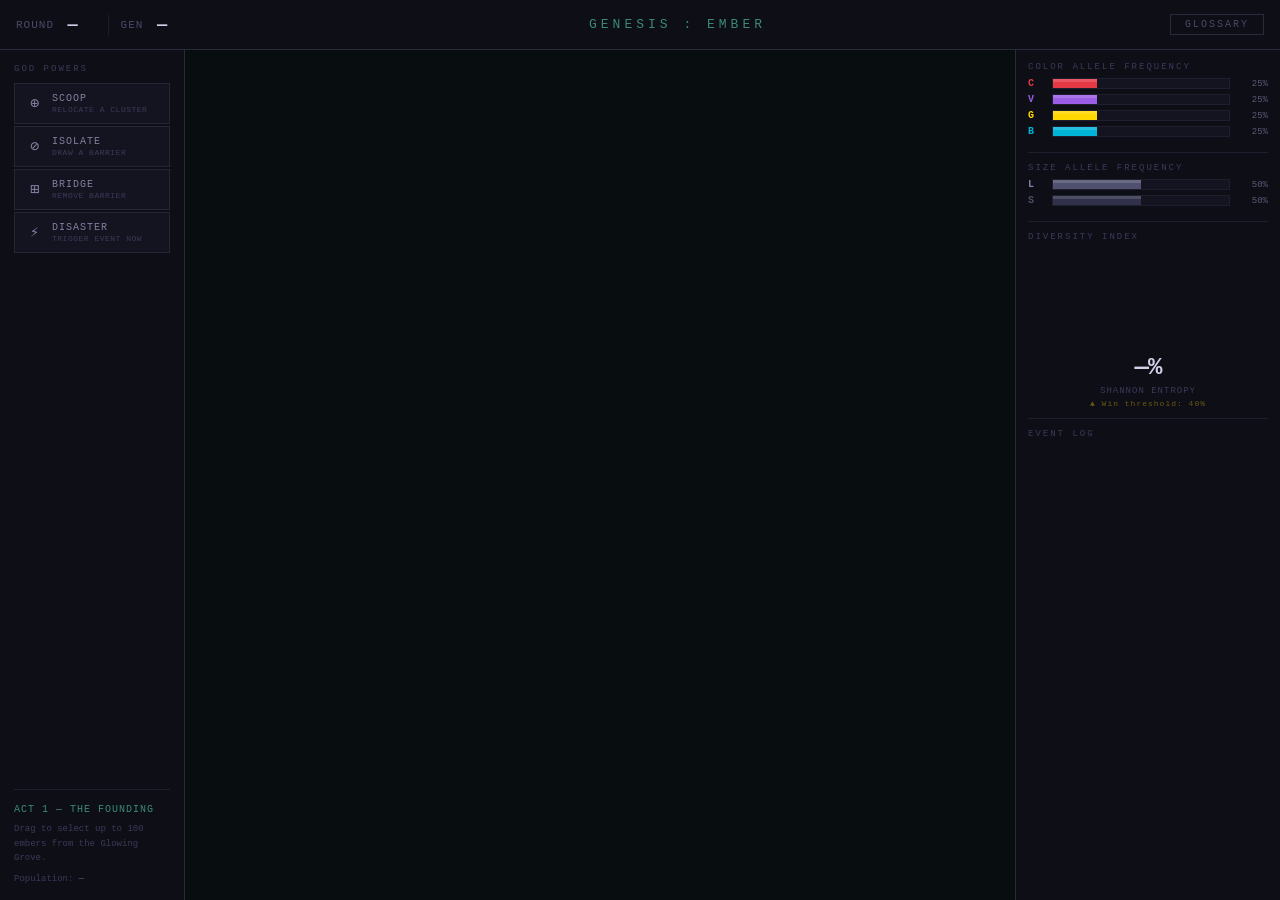
==== index.html @ 0f3c7b06 "initial commit, made Ember and Allele classes"" ====
<!DOCTYPE html>
<html lang="en">
<head>
<meta charset="UTF-8">
<meta name="viewport" content="width=device-width, initial-scale=1.0">
<title>GENESIS: EMBER</title>
<link rel="stylesheet" href="styles.css">
</head>
<body>

<div id="topbar">
  <div class="counter">ROUND&nbsp;<span id="r-disp">—</span></div>
  <div style="width:1px;height:20px;background:#1e1e2e"></div>
  <div class="counter">GEN&nbsp;<span id="g-disp">—</span></div>
  <div id="topbar-title">GENESIS : EMBER</div>
  <button id="glossary-btn" onclick="toggleGlossary()">Glossary</button>
</div>

<div id="main">
  <div id="left-panel">
    <div class="panel-label">God Powers</div>
    <div class="power-wrap">
      <button class="god-btn" id="btn-scoop" onclick="activatePower('scoop')"><span class="god-icon">⊕</span><div><div>Scoop</div><div class="god-desc">Relocate a cluster</div></div></button>
      <button class="god-btn" id="btn-isolate" onclick="activatePower('isolate')"><span class="god-icon">⊘</span><div><div>Isolate</div><div class="god-desc">Draw a barrier</div></div></button>
      <button class="god-btn" id="btn-bridge" onclick="activatePower('bridge')"><span class="god-icon">⊞</span><div><div>Bridge</div><div class="god-desc">Remove barrier</div></div></button>
      <button class="god-btn" id="btn-disaster" onclick="activatePower('disaster')"><span class="god-icon">⚡</span><div><div>Disaster</div><div class="god-desc">Trigger event now</div></div></button>
    </div>
    <div id="act-info">
      <div id="act-label">Act 1 — The Founding</div>
      <div id="act-desc">Drag to select up to 100 embers from the Glowing Grove.</div>
      <div id="pop-display">Population: <span id="pop-count">—</span></div>
    </div>
  </div>

  <div id="canvas-wrap">
    <canvas id="game-canvas"></canvas>
    <canvas id="barrier-canvas"></canvas>
    <div id="selection-info">Selected: <span id="sel-count">0</span> / 100</div>
    <button id="confirm-btn" onclick="confirmFounders()">Confirm Founding Population</button>
    <div id="round-event-banner"></div>
  </div>

  <div id="right-panel">
    <div>
      <div class="section-title">Color Allele Frequency</div>
      <div class="bar-row"><div class="bar-key" style="color:#e63946">C</div><div class="bar-bg"><div class="bar-fill" id="bar-C" style="background:#e63946;width:25%"></div></div><div class="bar-pct" id="pct-C">25%</div></div>
      <div class="bar-row"><div class="bar-key" style="color:#9b5de5">V</div><div class="bar-bg"><div class="bar-fill" id="bar-V" style="background:#9b5de5;width:25%"></div></div><div class="bar-pct" id="pct-V">25%</div></div>
      <div class="bar-row"><div class="bar-key" style="color:#ffd700">G</div><div class="bar-bg"><div class="bar-fill" id="bar-G" style="background:#ffd700;width:25%"></div></div><div class="bar-pct" id="pct-G">25%</div></div>
      <div class="bar-row"><div class="bar-key" style="color:#00b4d8">B</div><div class="bar-bg"><div class="bar-fill" id="bar-B" style="background:#00b4d8;width:25%"></div></div><div class="bar-pct" id="pct-B">25%</div></div>
    </div>
    <hr class="div">
    <div>
      <div class="section-title">Size Allele Frequency</div>
      <div class="bar-row"><div class="bar-key" style="color:#8080a8">L</div><div class="bar-bg"><div class="bar-fill" id="bar-L" style="background:#505070;width:50%"></div></div><div class="bar-pct" id="pct-L">50%</div></div>
      <div class="bar-row"><div class="bar-key" style="color:#505068">S</div><div class="bar-bg"><div class="bar-fill" id="bar-S" style="background:#303048;width:50%"></div></div><div class="bar-pct" id="pct-S">50%</div></div>
    </div>
    <hr class="div">
    <div id="diversity-wrap">
      <div class="section-title" style="align-self:flex-start">Diversity Index</div>
      <canvas id="div-canvas" width="96" height="96"></canvas>
      <div id="div-value">—%</div>
      <div id="div-sub">Shannon Entropy</div>
      <div id="win-threshold">▲ Win threshold: 40%</div>
    </div>
    <hr class="div">
    <div id="log-wrap">
      <div class="section-title">Event Log</div>
      <div id="event-log"></div>
    </div>
  </div>
</div>

<!-- Popup -->
<div id="popup-overlay">
  <div id="popup-box">
    <div id="popup-title"></div>
    <div id="popup-body"></div>
    <button id="popup-ok" onclick="closePopup()">Understood</button>
  </div>
</div>

<!-- End Screen -->
<div id="end-screen">
  <div id="end-title">Genesis : Ember</div>
  <div id="end-sub"></div>
  <div class="end-charts">
    <div class="end-col"><div class="end-col-title">Founding Population</div><div id="end-founder"></div></div>
    <div class="end-col"><div class="end-col-title">Final Population</div><div id="end-final"></div></div>
  </div>
  <div id="end-narrative"></div>
  <div id="end-science">
    <strong>On Neutral Evolution &amp; Mendel's Limits</strong><br><br>
    Most allele frequency shifts you witnessed were not driven by selection — no allele is universally better than another.
    Blue embers tend to dominate by Act 3 not because they are superior, but because random chance amplifies small starting differences in small populations.
    This is <em>genetic drift</em>: neutral evolution through randomness alone.<br><br>
    Gregor Mendel's laws describe how traits are inherited, but say nothing about which traits <em>should</em> be inherited.
    Eugenics misread genetics as a guide for "improving" humanity — but diversity is the engine of resilience.
    Every allele you tried to eliminate may have carried hidden value in an environment you hadn't imagined yet.
  </div>
  <button id="end-restart" onclick="restartGame()">Restart Experiment</button>
</div>

<!-- Glossary -->
<div id="glossary-panel">
  <div class="panel-label" style="margin-bottom:12px">Glossary</div>
  <div class="g-term" id="gl-allele">Allele</div>
  <div class="g-def">One variant of a gene. Each ember carries two — one from each parent.</div>
  <div class="g-term" id="gl-founder">Founder Effect</div>
  <div class="g-def">When a small group starts a new population, their random alleles shape all future diversity — not because they were better, but because chance selected them.</div>
  <div class="g-term" id="gl-drift">Genetic Drift</div>
  <div class="g-def">Random changes in allele frequency, strongest in small populations. Not selection — pure chance compounding over time.</div>
  <div class="g-term" id="gl-fixation">Fixation</div>
  <div class="g-def">When one allele reaches 100% frequency. All diversity for that trait is permanently lost.</div>
  <div class="g-term" id="gl-bottleneck">Bottleneck</div>
  <div class="g-def">A sharp population reduction that randomly wipes alleles regardless of usefulness. Survivors reflect luck, not fitness.</div>
  <div class="g-term" id="gl-recessive">Recessive Allele</div>
  <div class="g-def">Hidden behind a dominant allele, but can reappear in offspring if both parents carry it. Cannot be "selected out" without eliminating all carriers.</div>
  <div class="g-term" id="gl-mutation">Mutation</div>
  <div class="g-def">A new allele not present in either parent, arising from a copy error. The ultimate source of all new genetic variation.</div>
  <div class="g-term" id="gl-geneflow">Gene Flow</div>
  <div class="g-def">Movement of alleles between groups via migration and interbreeding. Isolation blocks it; barriers reduce it.</div>
  <div class="g-term" id="gl-neutral">Neutral Evolution</div>
  <div class="g-def">Evolution driven by drift, not selection. Most genetic change across a population is neutral — neither helpful nor harmful.</div>
</div>

<script src="game.js"></script>
</body>
</html>
---- styles.css ----
*{box-sizing:border-box;margin:0;padding:0}
body{background:#1a1a1f;color:#c8c8d8;font-family:'Courier New',Courier,monospace;height:100vh;display:flex;flex-direction:column;overflow:hidden;user-select:none}
#topbar{height:50px;background:#0e0e16;border-bottom:1px solid #2a2a3a;display:flex;align-items:center;padding:0 16px;gap:12px;flex-shrink:0;z-index:20}
.counter{display:flex;align-items:center;gap:6px;font-size:11px;color:#4a4a6a;letter-spacing:1px}
.counter span{font-size:17px;font-weight:bold;color:#d0d0e8;letter-spacing:0;min-width:28px}
#topbar-title{flex:1;text-align:center;font-size:13px;letter-spacing:4px;color:#3a8a7a;text-transform:uppercase}
#glossary-btn{background:transparent;border:1px solid #2a2a3a;color:#4a4a6a;padding:4px 14px;cursor:pointer;font-family:inherit;font-size:10px;letter-spacing:2px;transition:all .2s;text-transform:uppercase}
#glossary-btn:hover{border-color:#ffd700;color:#ffd700}
#main{flex:1;display:flex;overflow:hidden}

/* LEFT PANEL */
#left-panel{width:185px;background:#0e0e16;border-right:1px solid #2a2a3a;padding:14px;display:flex;flex-direction:column;gap:7px;flex-shrink:0}
.panel-label{font-size:9px;letter-spacing:2px;color:#3a3a5a;text-transform:uppercase;margin-bottom:2px}
.god-btn{background:#141420;border:1px solid #252535;color:#8080a0;padding:9px 11px;cursor:pointer;font-family:inherit;font-size:10px;text-align:left;display:flex;align-items:center;gap:8px;transition:all .2s;letter-spacing:1px;text-transform:uppercase;width:100%}
.god-btn:hover:not(.used){border-color:#3a8a7a;color:#d0d0e8}
.god-btn.active{border-color:#3a8a7a;background:#0a2225;color:#7fffd4;box-shadow:0 0 8px rgba(58,138,122,.3)}
.god-btn.used{opacity:.35;cursor:not-allowed}
.god-icon{font-size:15px;width:18px;text-align:center;flex-shrink:0}
.god-desc{font-size:8px;color:#3a3a5a;letter-spacing:.5px;margin-top:1px}
.power-wrap{display:flex;flex-direction:column;gap:2px}
.power-label{font-size:8px;color:#3a3a5a;letter-spacing:.5px}
#act-info{margin-top:auto;padding-top:12px;border-top:1px solid #1e1e2e;font-size:9px;color:#3a3a5a;line-height:1.6}
#act-label{color:#3a8a7a;font-size:10px;letter-spacing:1px;margin-bottom:4px;text-transform:uppercase}
#pop-display{font-size:9px;color:#3a3a5a;margin-top:6px}
#pop-count{color:#5a5a8a}

/* CANVAS */
#canvas-wrap{flex:1;position:relative;overflow:hidden;background:#080d10}
#game-canvas,#barrier-canvas{position:absolute;inset:0;width:100%;height:100%}
#barrier-canvas{pointer-events:none;z-index:2}
#game-canvas{z-index:1;cursor:default}
#selection-info{display:none;position:absolute;top:12px;left:50%;transform:translateX(-50%);background:rgba(8,13,16,.9);border:1px solid #2a2a3a;padding:6px 18px;font-size:10px;color:#5a5a7a;z-index:5;letter-spacing:1px;white-space:nowrap}
#sel-count{color:#7fffd4;font-weight:bold}
#confirm-btn{display:none;position:absolute;bottom:24px;left:50%;transform:translateX(-50%);background:#0a2225;border:1px solid #3a8a7a;color:#7fffd4;padding:10px 36px;cursor:pointer;font-family:inherit;font-size:12px;letter-spacing:3px;z-index:5;text-transform:uppercase;transition:all .2s}
#confirm-btn:hover{background:#153530;box-shadow:0 0 12px rgba(58,138,122,.4)}
#round-event-banner{display:none;position:absolute;top:50px;left:50%;transform:translateX(-50%);background:rgba(8,13,16,.95);border:1px solid #4a4a6a;padding:8px 24px;font-size:11px;color:#ffd700;z-index:6;letter-spacing:2px;text-align:center;text-transform:uppercase}

/* RIGHT PANEL */
#right-panel{width:265px;background:#0e0e16;border-left:1px solid #2a2a3a;padding:12px;display:flex;flex-direction:column;gap:10px;overflow-y:auto;flex-shrink:0}
.section-title{font-size:9px;letter-spacing:2px;color:#3a3a5a;text-transform:uppercase;margin-bottom:6px}
.bar-row{display:flex;align-items:center;gap:6px;margin-bottom:5px}
.bar-key{width:18px;font-size:10px;font-weight:bold}
.bar-bg{flex:1;height:11px;background:#141420;border:1px solid #1e1e2e;position:relative;overflow:hidden}
.bar-fill{height:100%;transition:width .5s ease;position:relative}
.bar-fill::after{content:'';position:absolute;top:0;left:0;right:0;height:3px;background:rgba(255,255,255,.15)}
.bar-pct{width:32px;font-size:9px;color:#5a5a7a;text-align:right}
hr.div{border:none;border-top:1px solid #1e1e2e}
#diversity-wrap{display:flex;flex-direction:column;align-items:center;gap:5px}
#div-canvas{width:96px;height:96px}
#div-value{font-size:24px;font-weight:bold;color:#d0d0e8;letter-spacing:-1px}
#div-sub{font-size:9px;color:#3a3a5a;letter-spacing:1px;text-transform:uppercase}
#win-threshold{font-size:8px;color:#ffd70060;letter-spacing:1px;margin-top:-2px}
#log-wrap{flex:1;display:flex;flex-direction:column;min-height:0}
#event-log{flex:1;overflow-y:auto;font-size:9px;line-height:1.7;color:#4a4a6a;max-height:200px}
.log-line{padding:1px 0}
.log-gen{color:#1e4040;margin-right:4px}
.log-term{color:#ffd700}

/* POPUP */
#popup-overlay{display:none;position:fixed;inset:0;background:rgba(0,0,0,.75);z-index:100;align-items:center;justify-content:center}
#popup-overlay.on{display:flex}
#popup-box{background:#0e0e16;border:1px solid #3a8a7a;max-width:500px;width:92%;padding:30px;box-shadow:0 0 40px rgba(58,138,122,.2)}
#popup-title{font-size:14px;color:#3a8a7a;margin-bottom:14px;letter-spacing:3px;text-transform:uppercase}
#popup-body{font-size:11px;line-height:1.8;color:#9090b0;margin-bottom:22px}
#popup-body strong{color:#d0d0e8}
#popup-ok{background:transparent;border:1px solid #3a8a7a;color:#3a8a7a;padding:8px 28px;cursor:pointer;font-family:inherit;font-size:11px;letter-spacing:2px;transition:all .2s;text-transform:uppercase}
#popup-ok:hover{background:#0a2225}

/* END SCREEN */
#end-screen{display:none;position:fixed;inset:0;background:#080d10;z-index:200;overflow-y:auto;padding:40px 20px}
#end-screen.on{display:block}
#end-title{font-size:26px;text-align:center;letter-spacing:5px;color:#3a8a7a;margin-bottom:6px;text-transform:uppercase}
#end-sub{text-align:center;font-size:12px;letter-spacing:2px;margin-bottom:30px}
.end-charts{display:flex;gap:30px;justify-content:center;margin-bottom:28px;flex-wrap:wrap}
.end-col{flex:1;max-width:280px;min-width:200px}
.end-col-title{font-size:10px;letter-spacing:2px;color:#3a8a7a;text-transform:uppercase;text-align:center;margin-bottom:12px;padding-bottom:6px;border-bottom:1px solid #1e1e2e}
#end-narrative{max-width:640px;margin:0 auto 22px;font-size:11px;line-height:1.9;color:#9090b0;border:1px solid #1e1e2e;padding:20px}
#end-science{max-width:640px;margin:0 auto 28px;font-size:10px;line-height:1.9;color:#4a4a6a;border-left:2px solid #3a8a7a;padding-left:16px}
#end-science strong{color:#3a8a7a}
#end-restart{display:block;margin:0 auto;background:transparent;border:1px solid #3a8a7a;color:#3a8a7a;padding:10px 36px;cursor:pointer;font-family:inherit;font-size:12px;letter-spacing:3px;text-transform:uppercase;transition:all .2s}
#end-restart:hover{background:#0a2225}

/* GLOSSARY */
#glossary-panel{display:none;position:fixed;right:0;top:50px;bottom:0;width:230px;background:#09090f;border-left:1px solid #2a2a3a;padding:14px;z-index:50;overflow-y:auto}
#glossary-panel.on{display:block}
.g-term{font-size:10px;color:#3a8a7a;margin-bottom:2px;transition:color .4s;letter-spacing:.5px}
.g-term.lit{color:#ffd700;text-shadow:0 0 6px rgba(255,215,0,.4)}
.g-def{font-size:9px;color:#3a3a5a;margin-bottom:10px;line-height:1.6}

/* ACT 3 overlay flash */
@keyframes flash-red{0%,100%{background:transparent}50%{background:rgba(230,57,70,.06)}}
.bottleneck-flash{animation:flash-red 1s ease 3}

::-webkit-scrollbar{width:3px}
::-webkit-scrollbar-track{background:#0e0e16}
::-webkit-scrollbar-thumb{background:#2a2a3a}
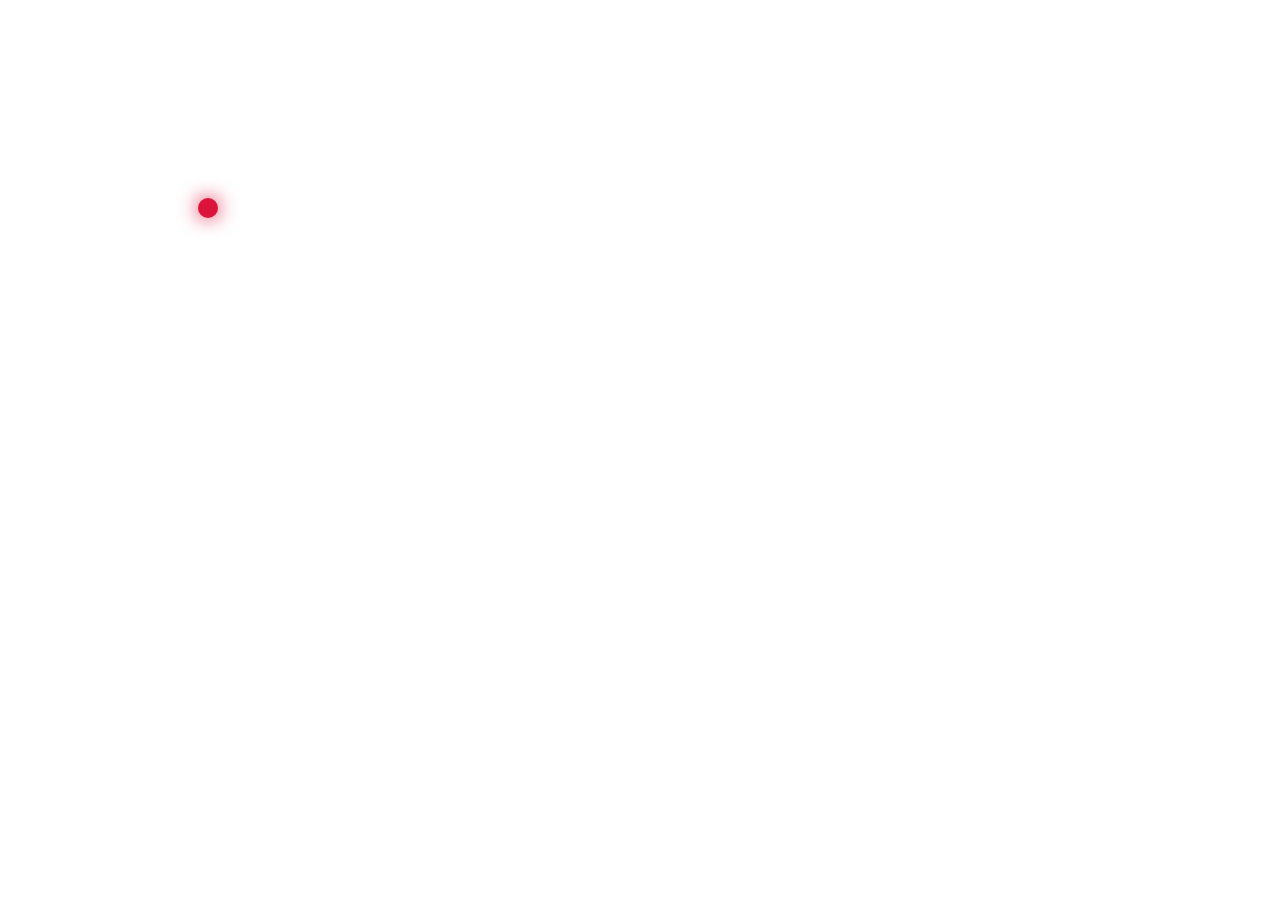
==== commit 8494e7b4: ""added: canvas, index.html and first Ember test with some hard-coded values!"" ====
--- a/index.html
+++ b/index.html
@@ -1,128 +1,13 @@
 <!DOCTYPE html>
 <html lang="en">
 <head>
-<meta charset="UTF-8">
-<meta name="viewport" content="width=device-width, initial-scale=1.0">
-<title>GENESIS: EMBER</title>
-<link rel="stylesheet" href="styles.css">
+  <meta charset="UTF-8">
+  <meta name="viewport" content="width=device-width, initial-scale=1.0">
+  <title>Genesis Game</title>
+  <script type="module" src="game.mjs"></script>
 </head>
 <body>
-
-<div id="topbar">
-  <div class="counter">ROUND&nbsp;<span id="r-disp">—</span></div>
-  <div style="width:1px;height:20px;background:#1e1e2e"></div>
-  <div class="counter">GEN&nbsp;<span id="g-disp">—</span></div>
-  <div id="topbar-title">GENESIS : EMBER</div>
-  <button id="glossary-btn" onclick="toggleGlossary()">Glossary</button>
-</div>
-
-<div id="main">
-  <div id="left-panel">
-    <div class="panel-label">God Powers</div>
-    <div class="power-wrap">
-      <button class="god-btn" id="btn-scoop" onclick="activatePower('scoop')"><span class="god-icon">⊕</span><div><div>Scoop</div><div class="god-desc">Relocate a cluster</div></div></button>
-      <button class="god-btn" id="btn-isolate" onclick="activatePower('isolate')"><span class="god-icon">⊘</span><div><div>Isolate</div><div class="god-desc">Draw a barrier</div></div></button>
-      <button class="god-btn" id="btn-bridge" onclick="activatePower('bridge')"><span class="god-icon">⊞</span><div><div>Bridge</div><div class="god-desc">Remove barrier</div></div></button>
-      <button class="god-btn" id="btn-disaster" onclick="activatePower('disaster')"><span class="god-icon">⚡</span><div><div>Disaster</div><div class="god-desc">Trigger event now</div></div></button>
-    </div>
-    <div id="act-info">
-      <div id="act-label">Act 1 — The Founding</div>
-      <div id="act-desc">Drag to select up to 100 embers from the Glowing Grove.</div>
-      <div id="pop-display">Population: <span id="pop-count">—</span></div>
-    </div>
-  </div>
-
-  <div id="canvas-wrap">
-    <canvas id="game-canvas"></canvas>
-    <canvas id="barrier-canvas"></canvas>
-    <div id="selection-info">Selected: <span id="sel-count">0</span> / 100</div>
-    <button id="confirm-btn" onclick="confirmFounders()">Confirm Founding Population</button>
-    <div id="round-event-banner"></div>
-  </div>
-
-  <div id="right-panel">
-    <div>
-      <div class="section-title">Color Allele Frequency</div>
-      <div class="bar-row"><div class="bar-key" style="color:#e63946">C</div><div class="bar-bg"><div class="bar-fill" id="bar-C" style="background:#e63946;width:25%"></div></div><div class="bar-pct" id="pct-C">25%</div></div>
-      <div class="bar-row"><div class="bar-key" style="color:#9b5de5">V</div><div class="bar-bg"><div class="bar-fill" id="bar-V" style="background:#9b5de5;width:25%"></div></div><div class="bar-pct" id="pct-V">25%</div></div>
-      <div class="bar-row"><div class="bar-key" style="color:#ffd700">G</div><div class="bar-bg"><div class="bar-fill" id="bar-G" style="background:#ffd700;width:25%"></div></div><div class="bar-pct" id="pct-G">25%</div></div>
-      <div class="bar-row"><div class="bar-key" style="color:#00b4d8">B</div><div class="bar-bg"><div class="bar-fill" id="bar-B" style="background:#00b4d8;width:25%"></div></div><div class="bar-pct" id="pct-B">25%</div></div>
-    </div>
-    <hr class="div">
-    <div>
-      <div class="section-title">Size Allele Frequency</div>
-      <div class="bar-row"><div class="bar-key" style="color:#8080a8">L</div><div class="bar-bg"><div class="bar-fill" id="bar-L" style="background:#505070;width:50%"></div></div><div class="bar-pct" id="pct-L">50%</div></div>
-      <div class="bar-row"><div class="bar-key" style="color:#505068">S</div><div class="bar-bg"><div class="bar-fill" id="bar-S" style="background:#303048;width:50%"></div></div><div class="bar-pct" id="pct-S">50%</div></div>
-    </div>
-    <hr class="div">
-    <div id="diversity-wrap">
-      <div class="section-title" style="align-self:flex-start">Diversity Index</div>
-      <canvas id="div-canvas" width="96" height="96"></canvas>
-      <div id="div-value">—%</div>
-      <div id="div-sub">Shannon Entropy</div>
-      <div id="win-threshold">▲ Win threshold: 40%</div>
-    </div>
-    <hr class="div">
-    <div id="log-wrap">
-      <div class="section-title">Event Log</div>
-      <div id="event-log"></div>
-    </div>
-  </div>
-</div>
-
-<!-- Popup -->
-<div id="popup-overlay">
-  <div id="popup-box">
-    <div id="popup-title"></div>
-    <div id="popup-body"></div>
-    <button id="popup-ok" onclick="closePopup()">Understood</button>
-  </div>
-</div>
-
-<!-- End Screen -->
-<div id="end-screen">
-  <div id="end-title">Genesis : Ember</div>
-  <div id="end-sub"></div>
-  <div class="end-charts">
-    <div class="end-col"><div class="end-col-title">Founding Population</div><div id="end-founder"></div></div>
-    <div class="end-col"><div class="end-col-title">Final Population</div><div id="end-final"></div></div>
-  </div>
-  <div id="end-narrative"></div>
-  <div id="end-science">
-    <strong>On Neutral Evolution &amp; Mendel's Limits</strong><br><br>
-    Most allele frequency shifts you witnessed were not driven by selection — no allele is universally better than another.
-    Blue embers tend to dominate by Act 3 not because they are superior, but because random chance amplifies small starting differences in small populations.
-    This is <em>genetic drift</em>: neutral evolution through randomness alone.<br><br>
-    Gregor Mendel's laws describe how traits are inherited, but say nothing about which traits <em>should</em> be inherited.
-    Eugenics misread genetics as a guide for "improving" humanity — but diversity is the engine of resilience.
-    Every allele you tried to eliminate may have carried hidden value in an environment you hadn't imagined yet.
-  </div>
-  <button id="end-restart" onclick="restartGame()">Restart Experiment</button>
-</div>
-
-<!-- Glossary -->
-<div id="glossary-panel">
-  <div class="panel-label" style="margin-bottom:12px">Glossary</div>
-  <div class="g-term" id="gl-allele">Allele</div>
-  <div class="g-def">One variant of a gene. Each ember carries two — one from each parent.</div>
-  <div class="g-term" id="gl-founder">Founder Effect</div>
-  <div class="g-def">When a small group starts a new population, their random alleles shape all future diversity — not because they were better, but because chance selected them.</div>
-  <div class="g-term" id="gl-drift">Genetic Drift</div>
-  <div class="g-def">Random changes in allele frequency, strongest in small populations. Not selection — pure chance compounding over time.</div>
-  <div class="g-term" id="gl-fixation">Fixation</div>
-  <div class="g-def">When one allele reaches 100% frequency. All diversity for that trait is permanently lost.</div>
-  <div class="g-term" id="gl-bottleneck">Bottleneck</div>
-  <div class="g-def">A sharp population reduction that randomly wipes alleles regardless of usefulness. Survivors reflect luck, not fitness.</div>
-  <div class="g-term" id="gl-recessive">Recessive Allele</div>
-  <div class="g-def">Hidden behind a dominant allele, but can reappear in offspring if both parents carry it. Cannot be "selected out" without eliminating all carriers.</div>
-  <div class="g-term" id="gl-mutation">Mutation</div>
-  <div class="g-def">A new allele not present in either parent, arising from a copy error. The ultimate source of all new genetic variation.</div>
-  <div class="g-term" id="gl-geneflow">Gene Flow</div>
-  <div class="g-def">Movement of alleles between groups via migration and interbreeding. Isolation blocks it; barriers reduce it.</div>
-  <div class="g-term" id="gl-neutral">Neutral Evolution</div>
-  <div class="g-def">Evolution driven by drift, not selection. Most genetic change across a population is neutral — neither helpful nor harmful.</div>
-</div>
-
-<script src="game.js"></script>
+  <canvas id="canvas">
+  </canvas>
 </body>
-</html>
+</html>
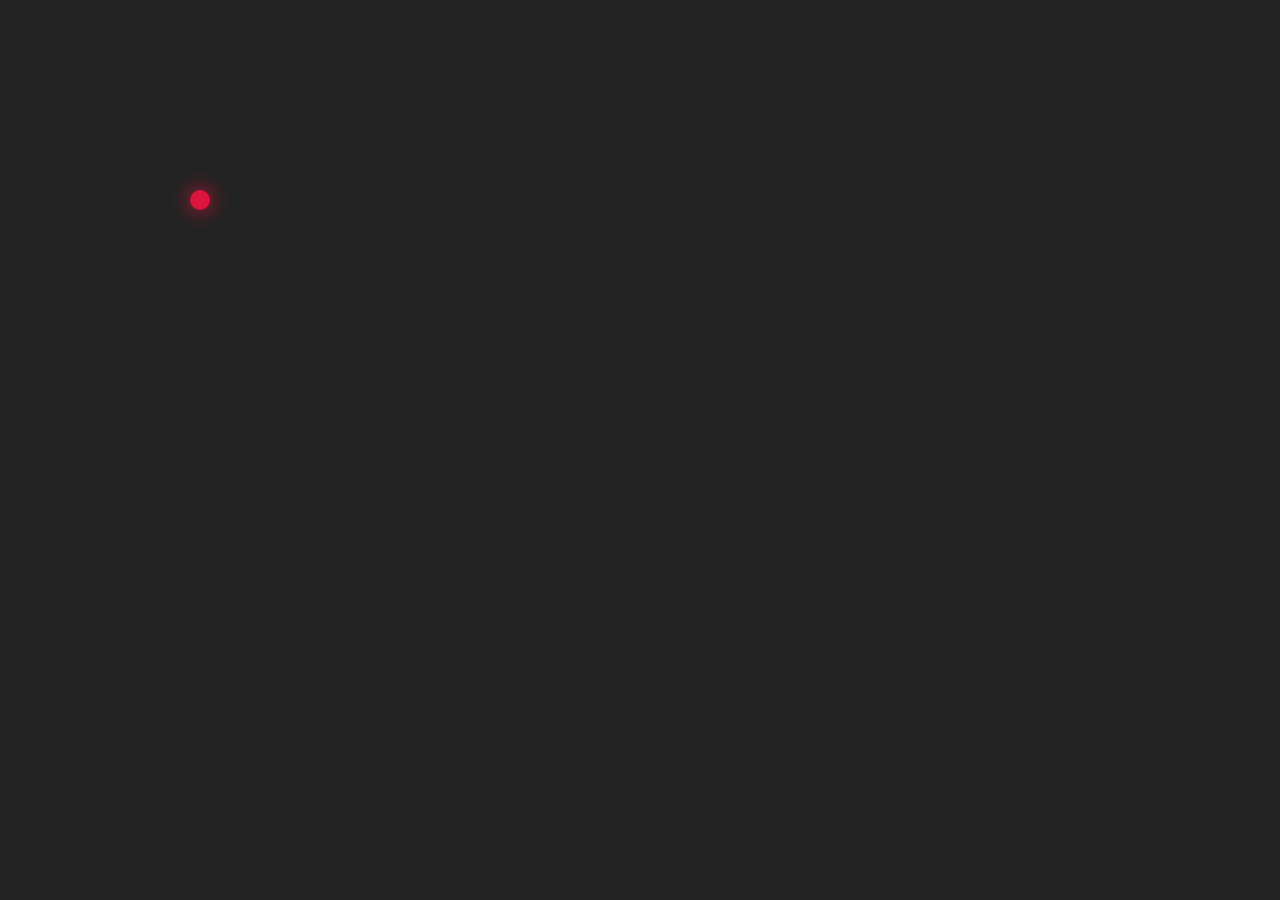
==== commit 8326dbaa: "Added: styles to the canvas!" ====
--- a/index.html
+++ b/index.html
@@ -4,6 +4,7 @@
   <meta charset="UTF-8">
   <meta name="viewport" content="width=device-width, initial-scale=1.0">
   <title>Genesis Game</title>
+  <link rel="stylesheet" href="styles.css">
   <script type="module" src="game.mjs"></script>
 </head>
 <body>
--- a/styles.css
+++ b/styles.css
@@ -0,0 +1,47 @@
+/* ===== Global variables (:root) ===== */
+:root {
+    --background-color: #323232;
+    --color-bg-outer: #232323;
+    --color-surface: #1e1e1e;
+    --color-text: #ffffff;
+    }
+
+/* ======================================================
+STANDARD RULES (Base Styles, Reset, Structure)
+======================================================= */
+
+/* ====== 1. Reset / Normalization ==================== */
+/* Normalize spacing and box model */
+*{
+    margin: 0;
+    padding: 0;
+    box-sizing: border-box;
+}
+
+/* ====== 2. Base HTML & Body Setup ==================== */
+/* Set full height, font, and default background */
+html,
+body {
+    height: 100%;
+    width: 100%;
+    background-color: var(--background-color);
+}
+
+/* ====== 3. Semantic Element Defaults ================== */
+/* Basic styling for standard HTML elements */
+header {
+    display: flex;
+    align-items: center;
+    justify-content: center;
+}
+
+footer {
+    display: flex;
+    align-items: center;
+    justify-content: center;
+}
+
+canvas {
+    display: block;
+    background-color: var(--color-bg-outer);
+}
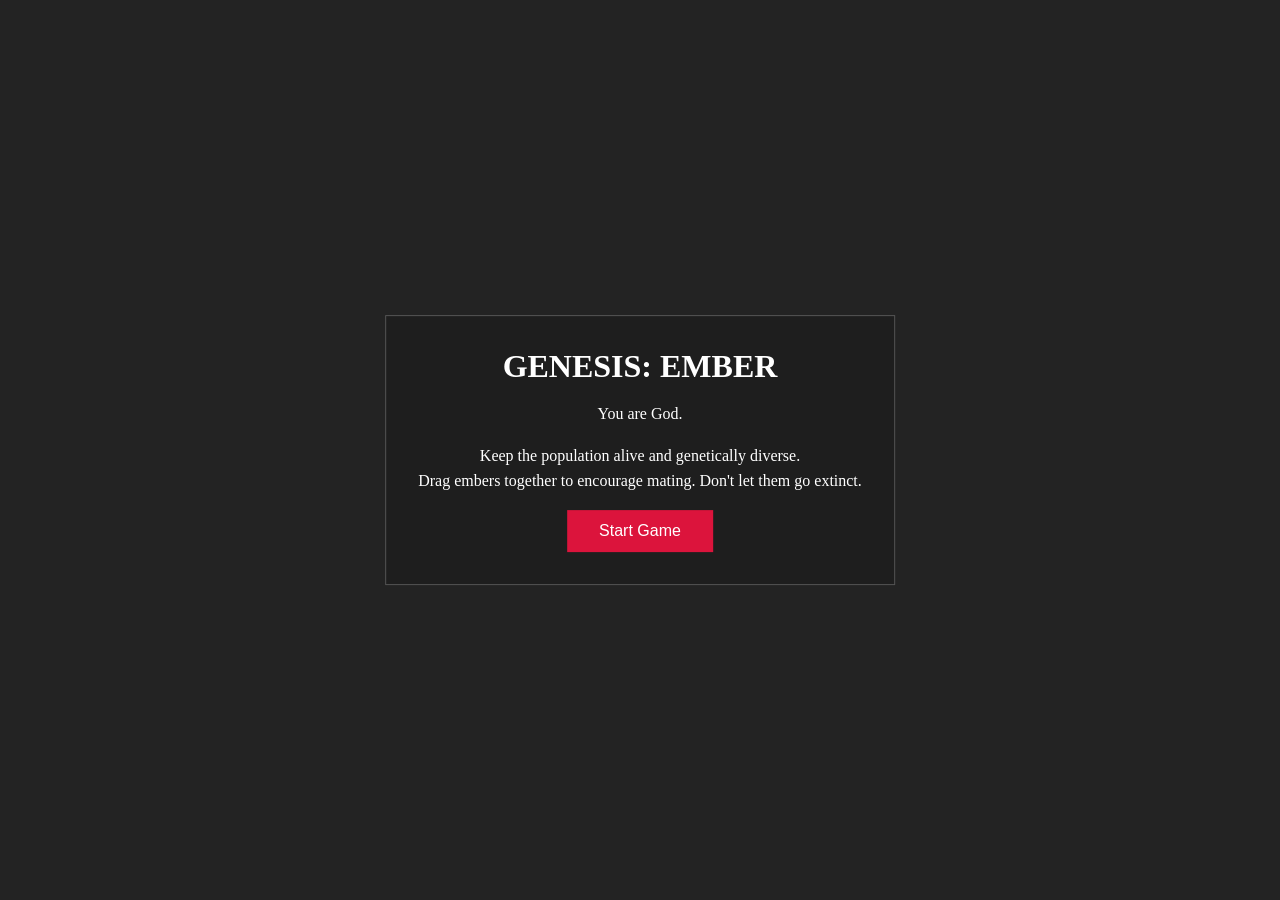
==== commit 7de4a69f: "Added start screen thingy and styled it + button and moved the requestanimationframe function inside" ====
--- a/index.html
+++ b/index.html
@@ -8,6 +8,14 @@
   <script type="module" src="game.mjs"></script>
 </head>
 <body>
+  <div id="start-screen">
+    <h1>GENESIS: EMBER</h1>
+    <p>You are God.</p>
+    <p>Keep the population alive and genetically diverse.<br>
+    Drag embers together to encourage mating.
+    Don't let them go extinct. </p>
+    <button id="start-button">Start Game</button>
+  </div>
   <canvas id="canvas">
   </canvas>
 </body>
--- a/styles.css
+++ b/styles.css
@@ -44,4 +44,38 @@
 canvas {
     display: block;
     background-color: var(--color-bg-outer);
+    cursor: pointer;
 }
+
+/* start-screen styling */
+#start-screen {
+    position: fixed;
+    top: 50%;
+    left: 50%;
+    transform: translate(-50%, -50%);
+    background-color: var(--color-surface);
+    color: var(--color-text);
+    padding: 2rem;
+    text-align: center;
+    border: 1px solid #555;
+    z-index: 10;
+}
+
+#start-screen h1 {
+    margin-bottom: 1rem;
+}
+
+
+#start-screen p {
+    margin-bottom: 1rem;
+    line-height: 1.6;
+}
+
+#start-button {
+    padding: 0.75rem 2rem;
+    background-color: crimson;
+    color: white;
+    border: none;
+    cursor: pointer;
+    font-size: 1rem;
+}
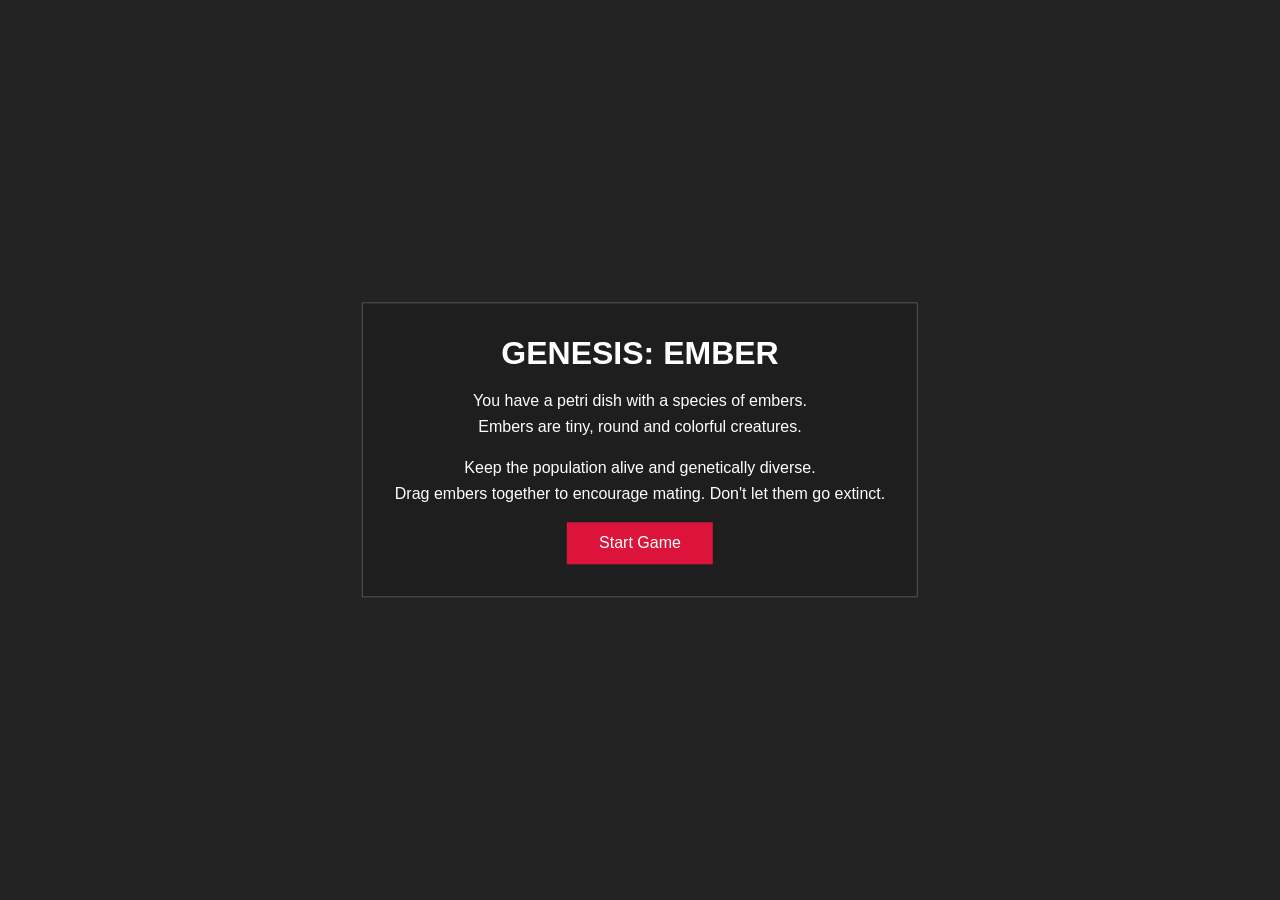
==== commit 4400e2e8: "Added pulsating glow to the epistasis ember. Also fixed the gameloop-fuckery that happened after epi" ====
--- a/index.html
+++ b/index.html
@@ -10,7 +10,8 @@
 <body>
   <div id="start-screen">
     <h1>GENESIS: EMBER</h1>
-    <p>You are God.</p>
+    <p>You have a petri dish with a species of embers. <br>
+    Embers are tiny, round and colorful creatures.</p>
     <p>Keep the population alive and genetically diverse.<br>
     Drag embers together to encourage mating.
     Don't let them go extinct. </p>
--- a/styles.css
+++ b/styles.css
@@ -59,6 +59,7 @@
     text-align: center;
     border: 1px solid #555;
     z-index: 10;
+    font-family: sans-serif;
 }
 
 #start-screen h1 {
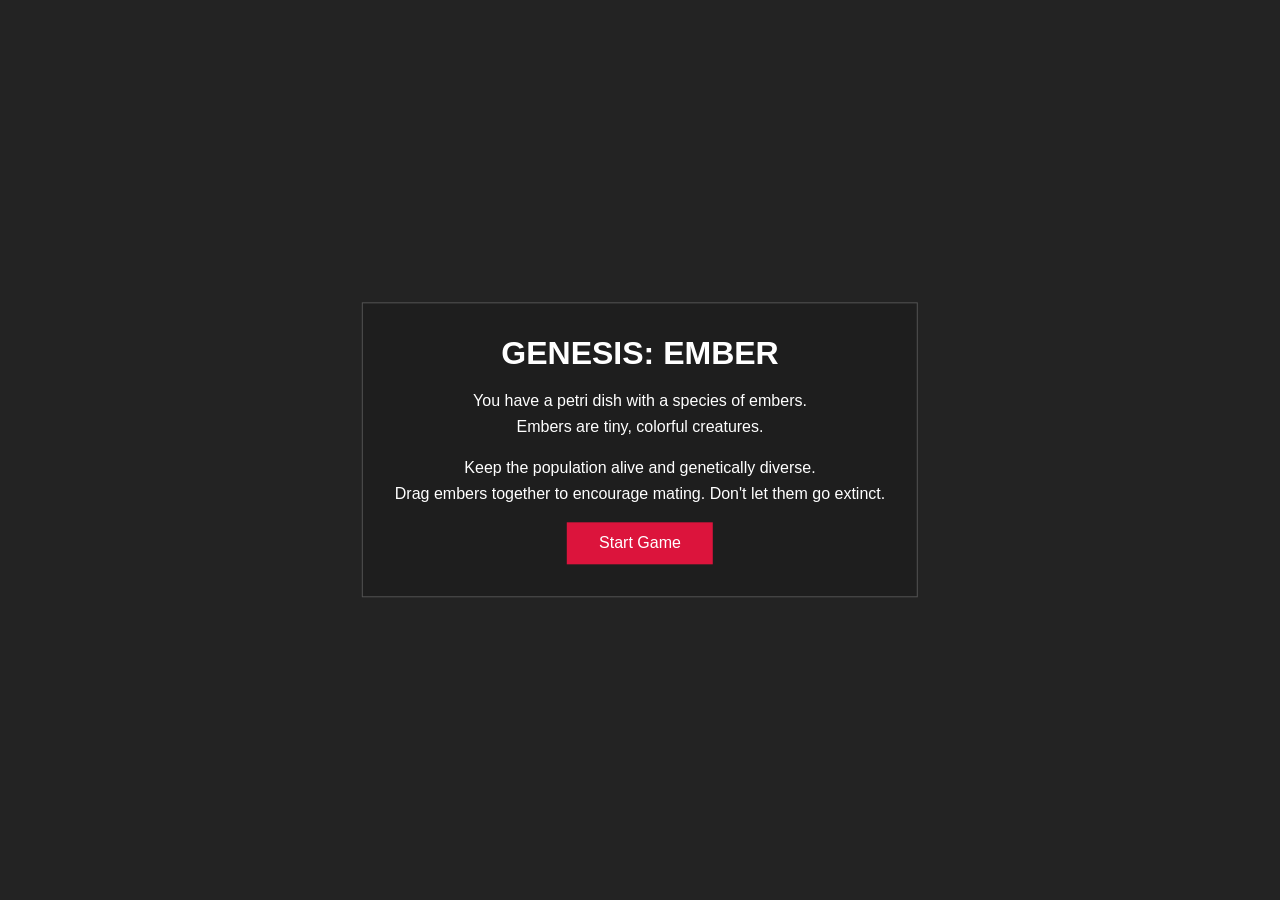
==== commit a5ff7da7: "refactored the timers to seconds from frames, made changes to gender visibility" ====
--- a/index.html
+++ b/index.html
@@ -11,7 +11,7 @@
   <div id="start-screen">
     <h1>GENESIS: EMBER</h1>
     <p>You have a petri dish with a species of embers. <br>
-    Embers are tiny, round and colorful creatures.</p>
+    Embers are tiny, colorful creatures.</p>
     <p>Keep the population alive and genetically diverse.<br>
     Drag embers together to encourage mating.
     Don't let them go extinct. </p>
--- a/styles.css
+++ b/styles.css
@@ -77,6 +77,6 @@
     background-color: crimson;
     color: white;
     border: none;
-    cursor: pointer;
+    cursor: grab;
     font-size: 1rem;
 }
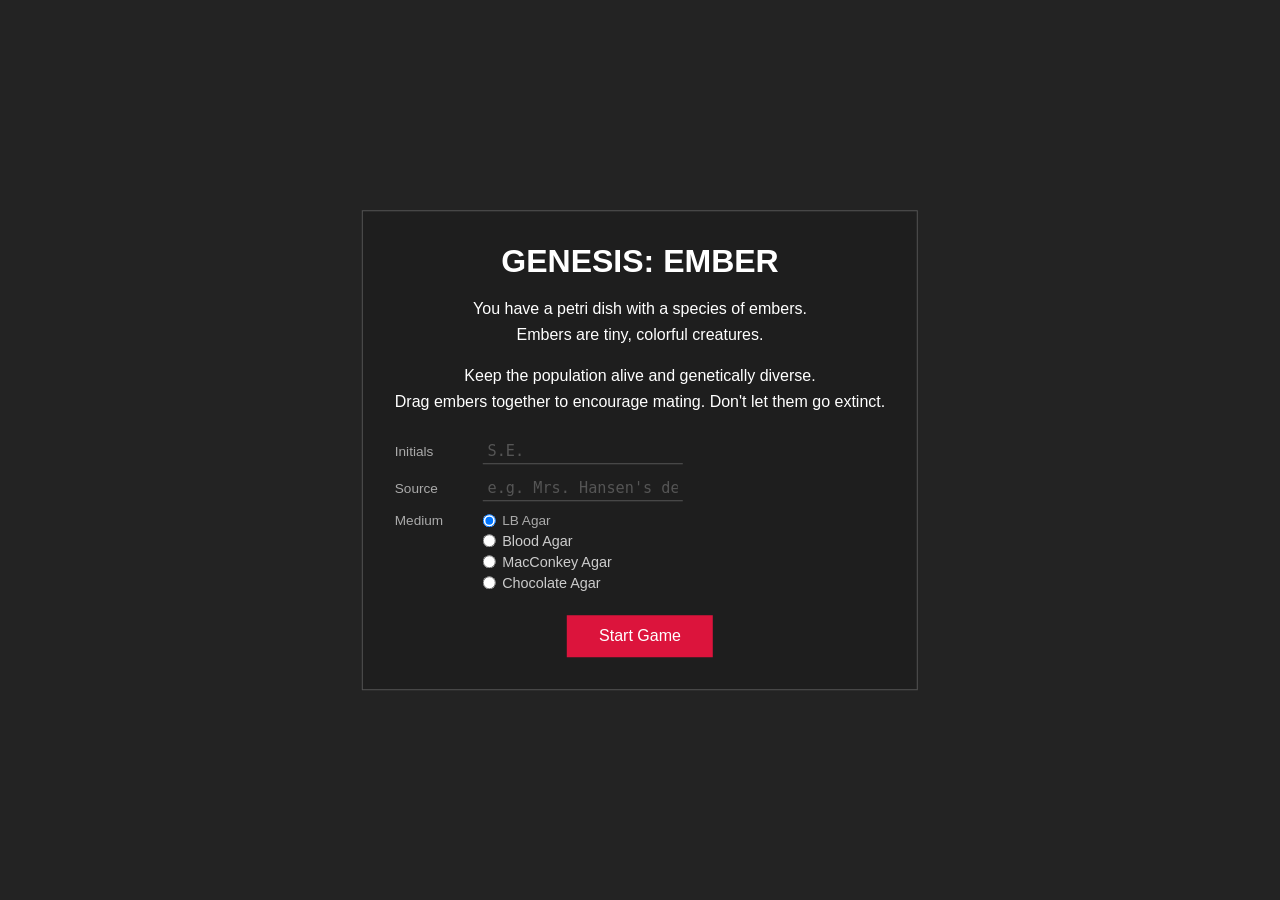
==== commit b53f2798: "Tried making a petri dish (round) board, play area gets too small. Threw idea, and went with label i" ====
--- a/index.html
+++ b/index.html
@@ -15,6 +15,25 @@
     <p>Keep the population alive and genetically diverse.<br>
     Drag embers together to encourage mating.
     Don't let them go extinct. </p>
+    <div class="lab-form">
+      <div class="lab-row">
+        <label for="initials">Initials</label>
+        <input type="text" id="initials" maxlength="4" placeholder="S.E.">
+      </div>
+      <div class="lab-row">
+        <label for="source">Source</label>
+        <input type="text" id="source" maxlength="40" placeholder="e.g. Mrs. Hansen's desk">
+      </div>
+      <div class="lab-row lab-row--medium">
+        <label>Medium</label>
+        <div class="medium-options">
+          <label><input type="radio" name="medium" value="LB Agar" checked> LB Agar</label>
+          <label><input type="radio" name="medium" value="Blood Agar"> Blood Agar</label>
+          <label><input type="radio" name="medium" value="MacConkey Agar"> MacConkey Agar</label>
+          <label><input type="radio" name="medium" value="Chocolate Agar"> Chocolate Agar</label>
+        </div>
+      </div>
+    </div>
     <button id="start-button">Start Game</button>
   </div>
   <canvas id="canvas">
--- a/styles.css
+++ b/styles.css
@@ -44,7 +44,6 @@
 canvas {
     display: block;
     background-color: var(--color-bg-outer);
-    cursor: pointer;
 }
 
 /* start-screen styling */
@@ -72,11 +71,73 @@
     line-height: 1.6;
 }
 
+* {
+    cursor: inherit;
+}
+
+input[type="text"] {
+    cursor: text;
+}
+
 #start-button {
     padding: 0.75rem 2rem;
     background-color: crimson;
     color: white;
     border: none;
-    cursor: grab;
     font-size: 1rem;
+}
+
+.lab-form {
+    margin: 1.5rem 0;
+    text-align: left;
+    display: flex;
+    flex-direction: column;
+    gap: 0.75rem;
+}
+
+.lab-row {
+    display: flex;
+    align-items: center;
+    gap: 1rem;
+}
+
+.lab-row--medium {
+    align-items: flex-start;
+}
+
+.lab-row label:first-child {
+    width: 4.5rem;
+    font-size: 0.85rem;
+    color: #aaa;
+    flex-shrink: 0;
+}
+
+.lab-row input[type="text"] {
+    background: transparent;
+    border: none;
+    border-bottom: 1px solid #555;
+    color: #fff;
+    font-size: 0.95rem;
+    padding: 0.2rem 0.3rem;
+    outline: none;
+    width: 200px;
+    font-family: monospace;
+}
+
+.lab-row input[type="text"]::placeholder {
+    color: #555;
+}
+
+.medium-options {
+    display: flex;
+    flex-direction: column;
+    gap: 0.3rem;
+    font-size: 0.9rem;
+}
+
+.medium-options label {
+    display: flex;
+    align-items: center;
+    gap: 0.4rem;
+    color: #ccc;
 }
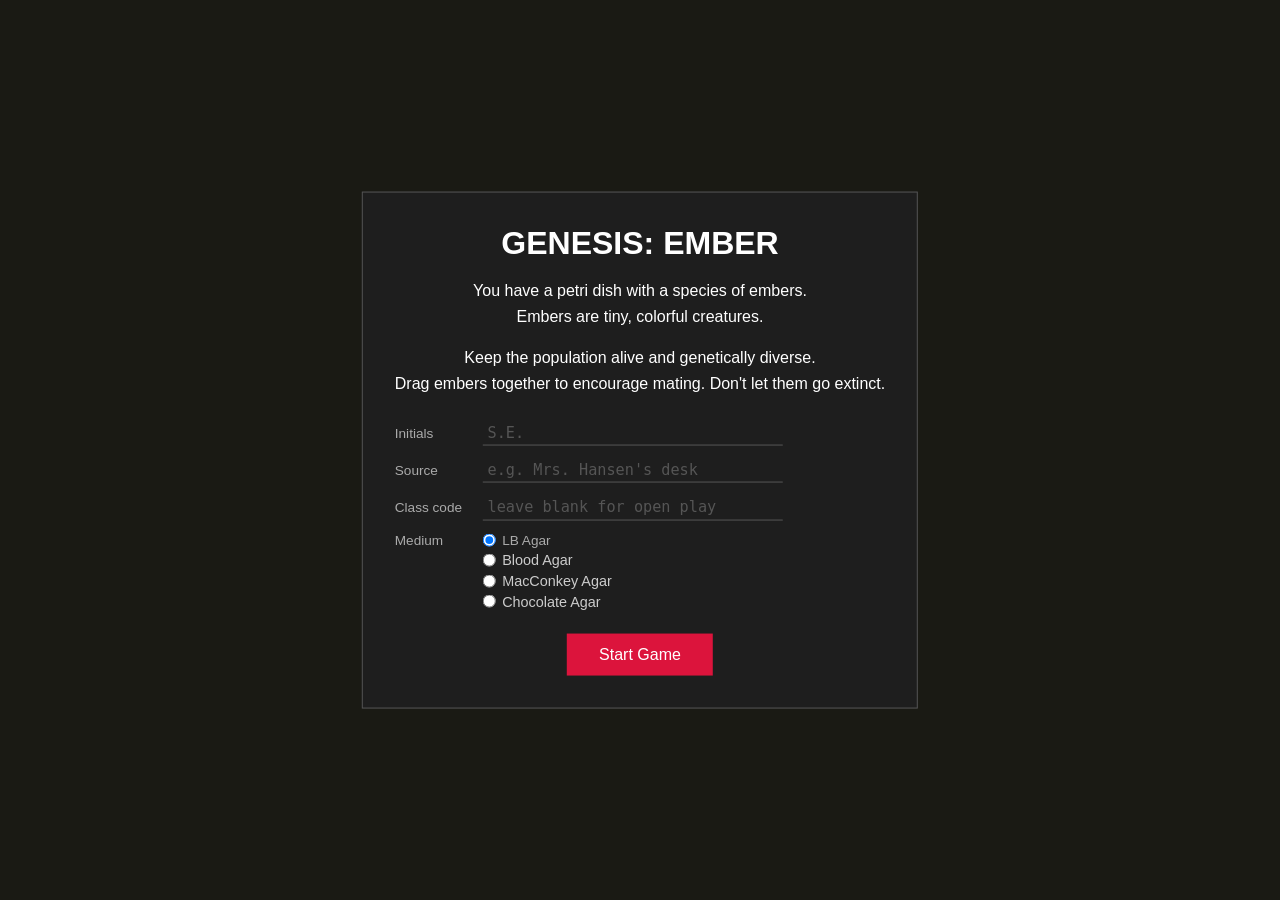
==== commit 22997c16: "Added the teacher modes" ====
--- a/index.html
+++ b/index.html
@@ -24,6 +24,10 @@
         <label for="source">Source</label>
         <input type="text" id="source" maxlength="40" placeholder="e.g. Mrs. Hansen's desk">
       </div>
+      <div class="lab-row">
+        <label for="keyword">Class code</label>
+        <input type="text" id="keyword" maxlength="20" placeholder="leave blank for open play">
+      </div>
       <div class="lab-row lab-row--medium">
         <label>Medium</label>
         <div class="medium-options">
--- a/styles.css
+++ b/styles.css
@@ -120,7 +120,7 @@
     font-size: 0.95rem;
     padding: 0.2rem 0.3rem;
     outline: none;
-    width: 200px;
+    width: 300px;
     font-family: monospace;
 }
 
